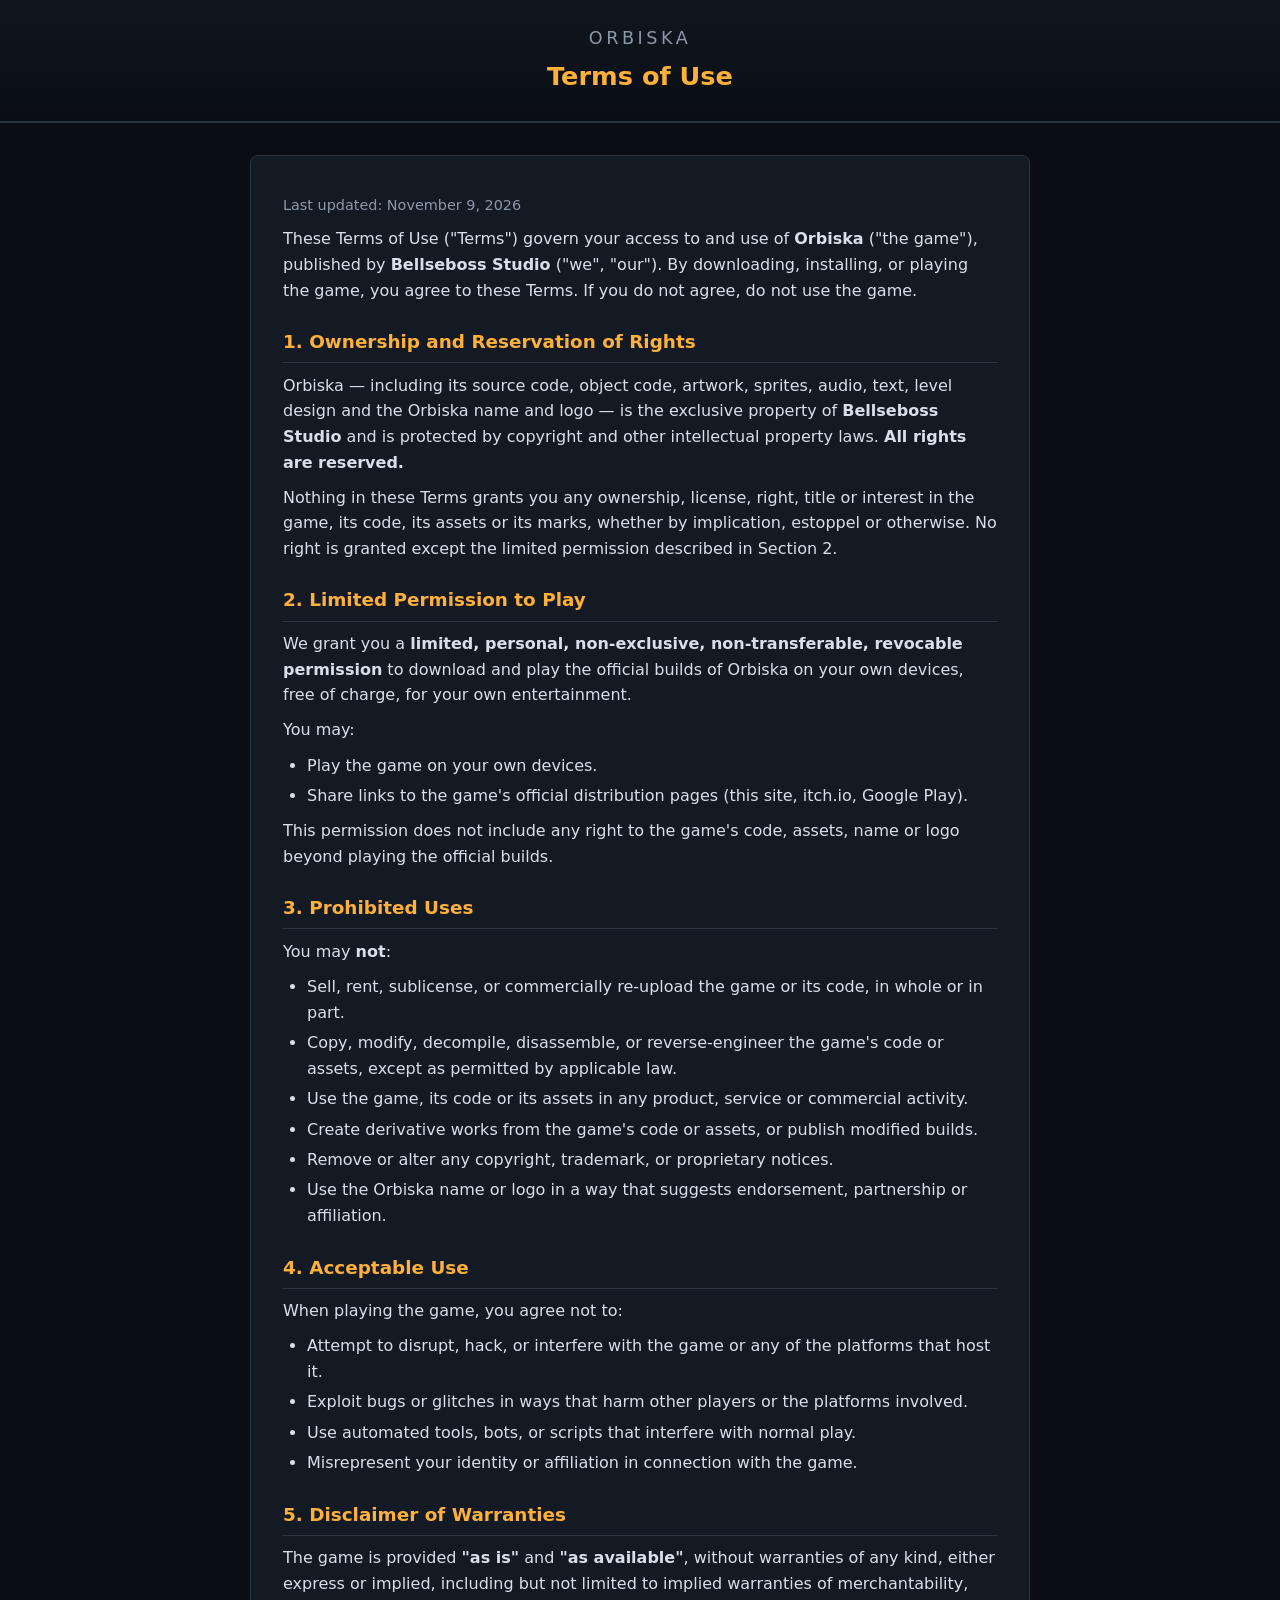
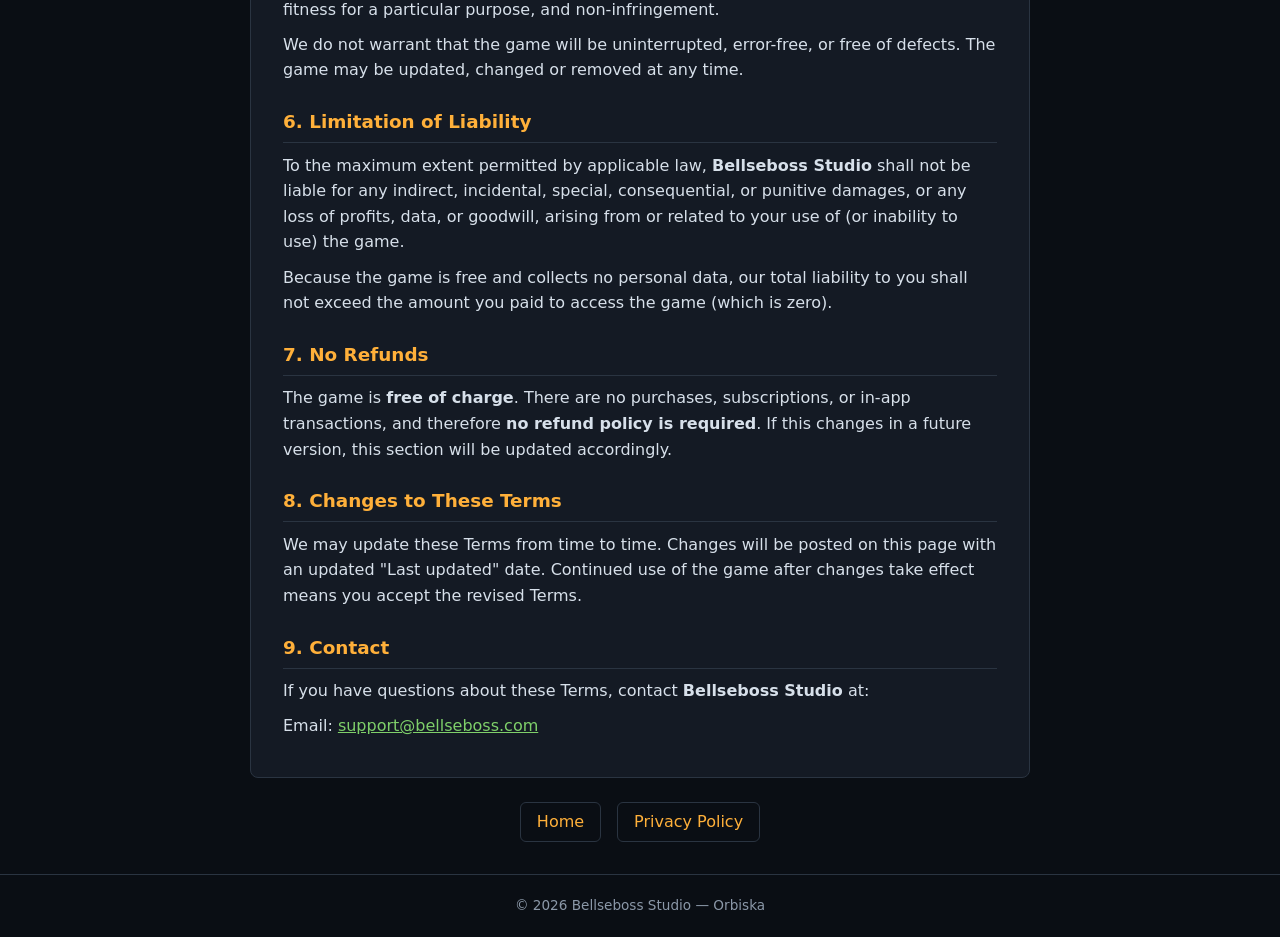
==== docs/terms.html @ d0595716 "docs(legal): switch to proprietary NOTICE and rebrand site and README to Orbiska" ====
<!DOCTYPE html>
<html lang="en">
<head>
<meta charset="utf-8">
<meta name="viewport" content="width=device-width, initial-scale=1">
<title>Terms of Use — Orbiska</title>
<link rel="stylesheet" href="assets/main.css">
</head>
<body>
<header class="site">
  <div class="logo">Orbiska</div>
  <h1>Terms of Use</h1>
</header>

<main>
  <section class="card">
    <p class="meta">Last updated: November 9, 2026</p>

    <p>These Terms of Use ("Terms") govern your access to and use of <strong>Orbiska</strong> ("the game"), published by <strong>Bellseboss Studio</strong> ("we", "our"). By downloading, installing, or playing the game, you agree to these Terms. If you do not agree, do not use the game.</p>

    <h2>1. Ownership and Reservation of Rights</h2>
    <p>Orbiska — including its source code, object code, artwork, sprites, audio, text, level design and the Orbiska name and logo — is the exclusive property of <strong>Bellseboss Studio</strong> and is protected by copyright and other intellectual property laws. <strong>All rights are reserved.</strong></p>
    <p>Nothing in these Terms grants you any ownership, license, right, title or interest in the game, its code, its assets or its marks, whether by implication, estoppel or otherwise. No right is granted except the limited permission described in Section 2.</p>

    <h2>2. Limited Permission to Play</h2>
    <p>We grant you a <strong>limited, personal, non-exclusive, non-transferable, revocable permission</strong> to download and play the official builds of Orbiska on your own devices, free of charge, for your own entertainment.</p>
    <p>You may:</p>
    <ul>
      <li>Play the game on your own devices.</li>
      <li>Share links to the game's official distribution pages (this site, itch.io, Google Play).</li>
    </ul>
    <p>This permission does not include any right to the game's code, assets, name or logo beyond playing the official builds.</p>

    <h2>3. Prohibited Uses</h2>
    <p>You may <strong>not</strong>:</p>
    <ul>
      <li>Sell, rent, sublicense, or commercially re-upload the game or its code, in whole or in part.</li>
      <li>Copy, modify, decompile, disassemble, or reverse-engineer the game's code or assets, except as permitted by applicable law.</li>
      <li>Use the game, its code or its assets in any product, service or commercial activity.</li>
      <li>Create derivative works from the game's code or assets, or publish modified builds.</li>
      <li>Remove or alter any copyright, trademark, or proprietary notices.</li>
      <li>Use the Orbiska name or logo in a way that suggests endorsement, partnership or affiliation.</li>
    </ul>

    <h2>4. Acceptable Use</h2>
    <p>When playing the game, you agree not to:</p>
    <ul>
      <li>Attempt to disrupt, hack, or interfere with the game or any of the platforms that host it.</li>
      <li>Exploit bugs or glitches in ways that harm other players or the platforms involved.</li>
      <li>Use automated tools, bots, or scripts that interfere with normal play.</li>
      <li>Misrepresent your identity or affiliation in connection with the game.</li>
    </ul>

    <h2>5. Disclaimer of Warranties</h2>
    <p>The game is provided <strong>"as is"</strong> and <strong>"as available"</strong>, without warranties of any kind, either express or implied, including but not limited to implied warranties of merchantability, fitness for a particular purpose, and non-infringement.</p>
    <p>We do not warrant that the game will be uninterrupted, error-free, or free of defects. The game may be updated, changed or removed at any time.</p>

    <h2>6. Limitation of Liability</h2>
    <p>To the maximum extent permitted by applicable law, <strong>Bellseboss Studio</strong> shall not be liable for any indirect, incidental, special, consequential, or punitive damages, or any loss of profits, data, or goodwill, arising from or related to your use of (or inability to use) the game.</p>
    <p>Because the game is free and collects no personal data, our total liability to you shall not exceed the amount you paid to access the game (which is zero).</p>

    <h2>7. No Refunds</h2>
    <p>The game is <strong>free of charge</strong>. There are no purchases, subscriptions, or in-app transactions, and therefore <strong>no refund policy is required</strong>. If this changes in a future version, this section will be updated accordingly.</p>

    <h2>8. Changes to These Terms</h2>
    <p>We may update these Terms from time to time. Changes will be posted on this page with an updated "Last updated" date. Continued use of the game after changes take effect means you accept the revised Terms.</p>

    <h2>9. Contact</h2>
    <p>If you have questions about these Terms, contact <strong>Bellseboss Studio</strong> at:</p>
    <p>Email: <a href="mailto:support@bellseboss.com">support@bellseboss.com</a></p>
  </section>

  <nav class="links">
    <a href="index.html">Home</a>
    <a href="privacy-policy.html">Privacy Policy</a>
  </nav>
</main>

<footer class="site">© 2026 Bellseboss Studio — Orbiska</footer>
</body>
</html>
---- docs/assets/main.css ----
/* Orbiska — legal pages stylesheet */
:root {
  --bg: #0a0e14;
  --panel: #141a24;
  --border: #2a3441;
  --text: #d7e0ea;
  --muted: #8b98a8;
  --accent: #ffb03a;
  --accent-2: #7fd06a;
  --danger: #e85d4a;
}

* { margin: 0; padding: 0; box-sizing: border-box; }

body {
  background: var(--bg);
  color: var(--text);
  font-family: system-ui, -apple-system, "Segoe UI", Roboto, sans-serif;
  line-height: 1.6;
  min-height: 100vh;
  display: flex;
  flex-direction: column;
}

header.site {
  background: linear-gradient(180deg, #10161f, #0a0e14);
  border-bottom: 2px solid var(--border);
  padding: 1.5rem 1rem;
  text-align: center;
}

header.site .logo { font-size: 1.1rem; letter-spacing: 0.2em; color: var(--muted); text-transform: uppercase; }
header.site h1 { color: var(--accent); font-size: 1.6rem; margin-top: 0.25rem; }

main {
  flex: 1;
  max-width: 820px;
  width: 100%;
  margin: 2rem auto;
  padding: 0 1.25rem;
}

.card {
  background: var(--panel);
  border: 1px solid var(--border);
  border-radius: 8px;
  padding: 1.75rem 2rem;
}

.card h2 {
  color: var(--accent);
  font-size: 1.15rem;
  margin: 1.5rem 0 0.5rem;
  border-bottom: 1px solid var(--border);
  padding-bottom: 0.35rem;
}

.card h2:first-child { margin-top: 0; }

.card p { margin: 0.6rem 0; }
.card ul { margin: 0.6rem 0 0.6rem 1.5rem; }
.card li { margin: 0.3rem 0; }

.card .meta { color: var(--muted); font-size: 0.9rem; }

nav.links {
  display: flex;
  gap: 1rem;
  justify-content: center;
  flex-wrap: wrap;
  margin-top: 1.5rem;
}

nav.links a {
  color: var(--accent);
  text-decoration: none;
  border: 1px solid var(--border);
  padding: 0.4rem 1rem;
  border-radius: 6px;
  transition: background 0.15s, border-color 0.15s;
}

nav.links a:hover { background: rgba(255, 176, 58, 0.12); border-color: var(--accent); }

footer.site {
  text-align: center;
  color: var(--muted);
  font-size: 0.85rem;
  padding: 1.25rem 1rem;
  border-top: 1px solid var(--border);
}

a { color: var(--accent-2); }

/* Home */
.home-hero { text-align: center; padding: 2.5rem 1rem; }
.home-hero img { max-width: 160px; height: auto; margin-bottom: 1rem; }
.home-hero h1 { color: var(--accent); font-size: 1.8rem; }
.home-hero p { color: var(--muted); max-width: 520px; margin: 0.75rem auto; }

@media (max-width: 560px) {
  .card { padding: 1.25rem 1.25rem; }
  header.site h1 { font-size: 1.3rem; }
}
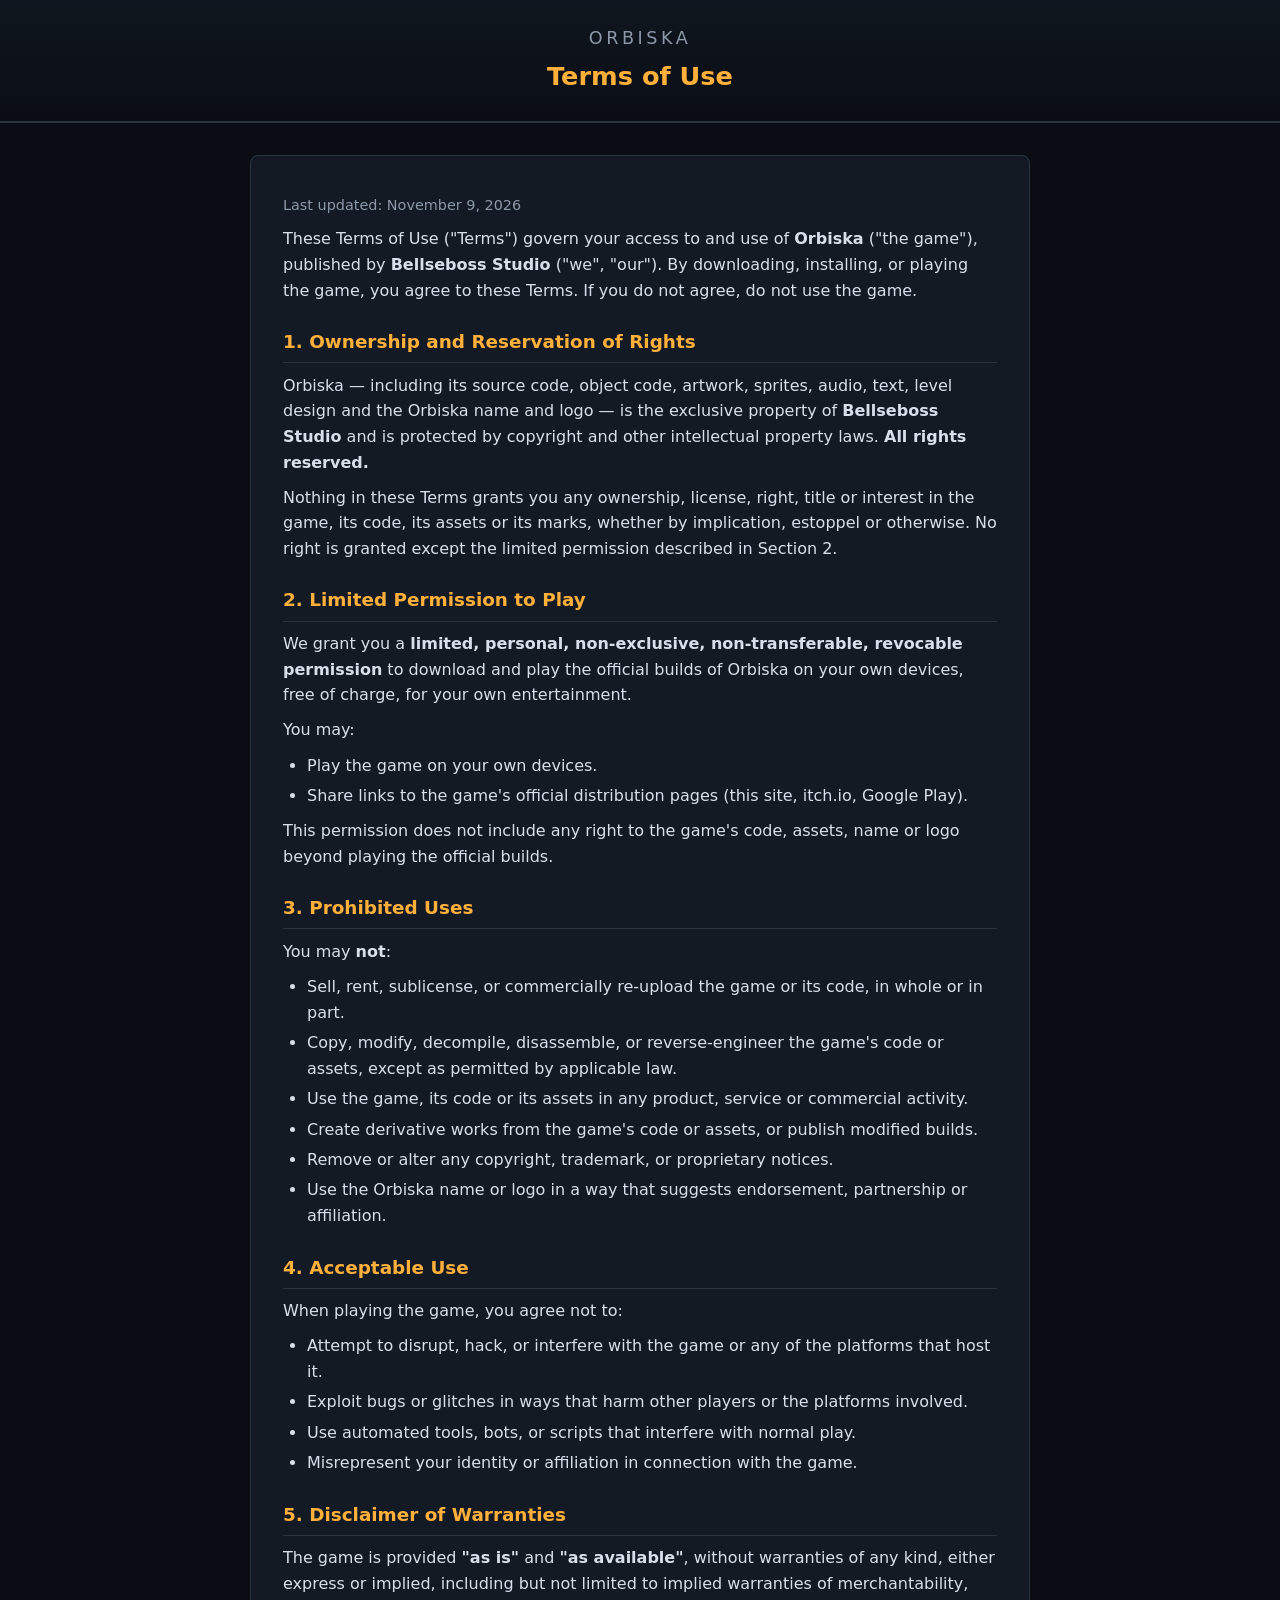
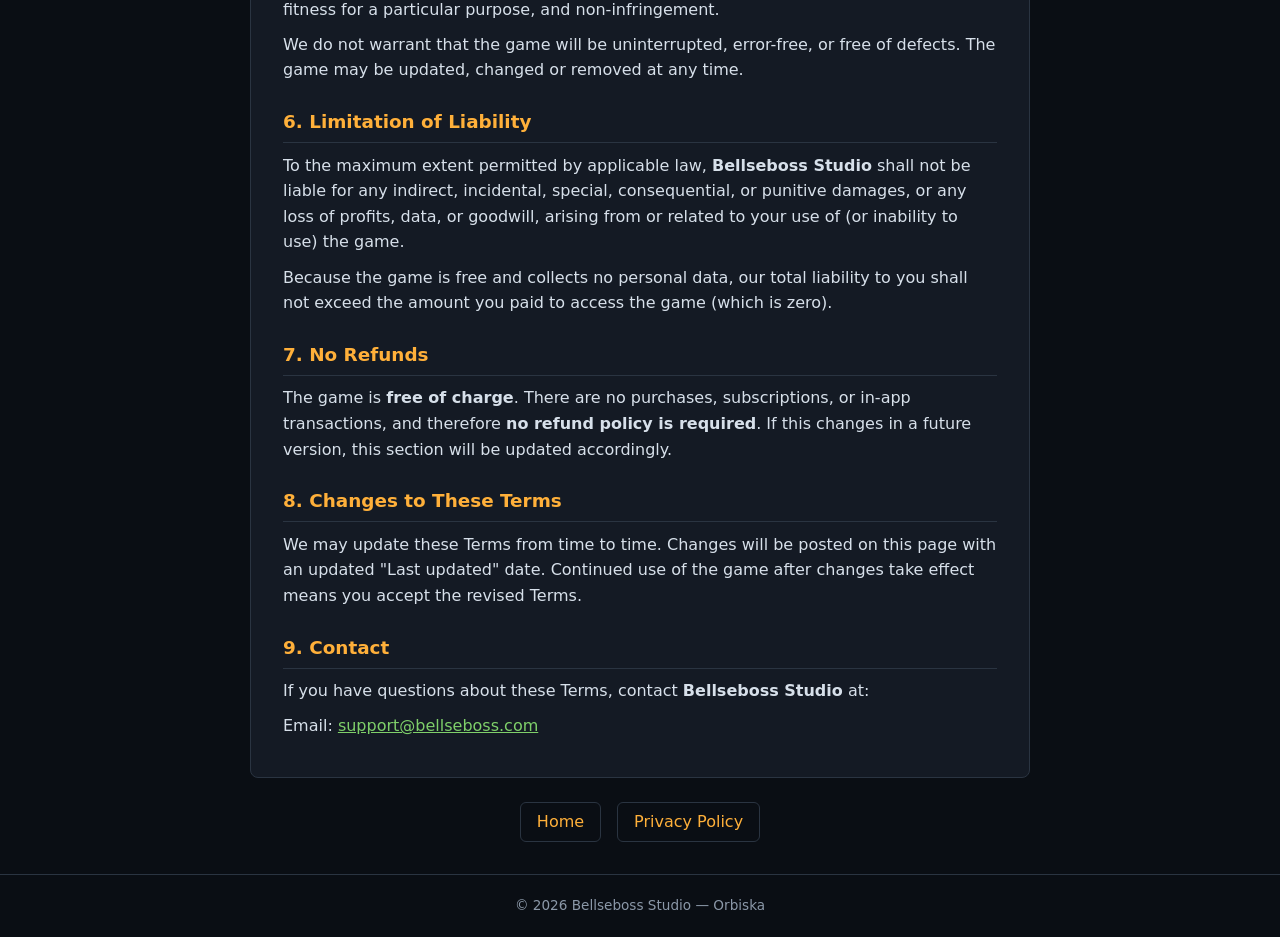
==== commit eb6ef05c: "docs: correct reserved-rights wording and build targets, drop old-name leftovers" ====
--- a/docs/terms.html
+++ b/docs/terms.html
@@ -19,7 +19,7 @@
     <p>These Terms of Use ("Terms") govern your access to and use of <strong>Orbiska</strong> ("the game"), published by <strong>Bellseboss Studio</strong> ("we", "our"). By downloading, installing, or playing the game, you agree to these Terms. If you do not agree, do not use the game.</p>
 
     <h2>1. Ownership and Reservation of Rights</h2>
-    <p>Orbiska — including its source code, object code, artwork, sprites, audio, text, level design and the Orbiska name and logo — is the exclusive property of <strong>Bellseboss Studio</strong> and is protected by copyright and other intellectual property laws. <strong>All rights are reserved.</strong></p>
+    <p>Orbiska — including its source code, object code, artwork, sprites, audio, text, level design and the Orbiska name and logo — is the exclusive property of <strong>Bellseboss Studio</strong> and is protected by copyright and other intellectual property laws. <strong>All rights reserved.</strong></p>
     <p>Nothing in these Terms grants you any ownership, license, right, title or interest in the game, its code, its assets or its marks, whether by implication, estoppel or otherwise. No right is granted except the limited permission described in Section 2.</p>
 
     <h2>2. Limited Permission to Play</h2>
